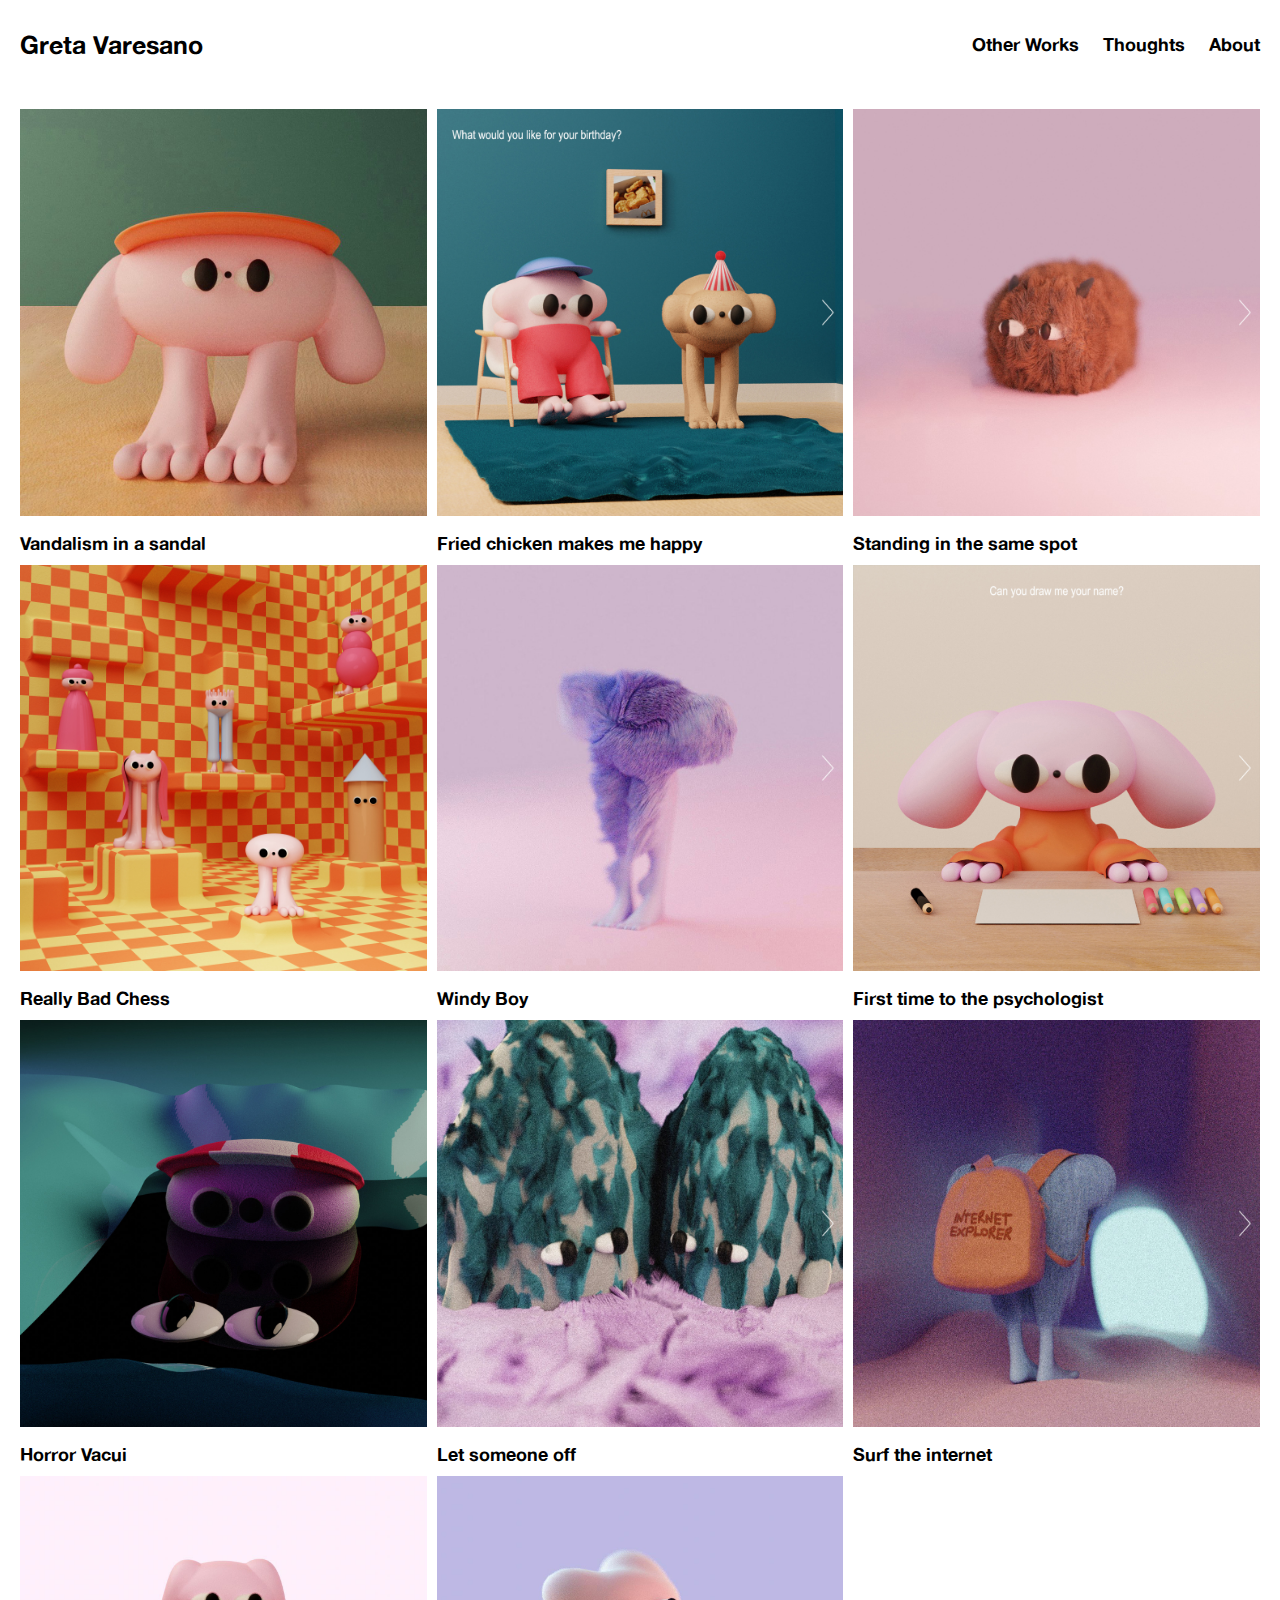
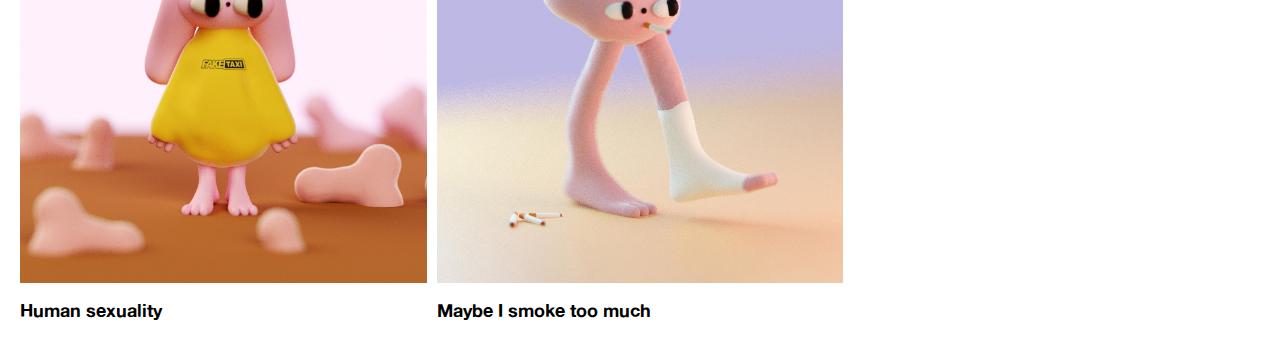
==== index.html @ 848a632c "Full//" ====
<!DOCTYPE html>
<html>
<head>
<meta name="viewport" content="width=device-width, initial-scale=1">
<link rel="stylesheet" href="main.css">
<script src="http://ajax.googleapis.com/ajax/libs/jquery/1.7.1/jquery.min.js" type="text/javascript"></script>
<link rel="icon" type="image/x-icon" href="favicon.png">


<script>

function changeImage01(image) {
    if (image.src.indexOf("assets/list/02.jpg")>-1) {
        image.src = "assets/list/02-01.jpg"; 
    } else if (image.src.indexOf("assets/list/02-01.jpg")>-1) {
        image.src = "assets/list/02-02.jpg";
    } else if (image.src.indexOf("assets/list/02-02.jpg")>-1) {
        image.src = "assets/list/02-03.jpg";
    } else {
      image.src = "assets/list/02.jpg";
    }
}

function changeImage02(image) {
    if (image.src.indexOf("assets/list/03.jpg")>-1) {
        image.src = "assets/list/03-01.jpg"; 
    } else {
      image.src = "assets/list/03.jpg";
    }
}


function changeImage04(image) {
    if (image.src.indexOf("assets/list/05.jpg")>-1) {
        image.src = "assets/list/05-01.jpg"; 
    } else {
      image.src = "assets/list/05.jpg";
    }
}


function changeImage05(image) {
    if (image.src.indexOf("assets/list/06.jpg")>-1) {
        image.src = "assets/list/06-01.jpg"; 
    } else if (image.src.indexOf("assets/list/06-01.jpg")>-1) {
        image.src = "assets/list/06-02.jpg";
    } else {
      image.src = "assets/list/06.jpg";
    }
}

function changeImage06(image) {
    if (image.src.indexOf("assets/list/08.jpg")>-1) {
        image.src = "assets/list/08-01.jpg"; 
    } else if (image.src.indexOf("assets/list/08-01.jpg")>-1) {
        image.src = "assets/list/08-02.jpg";
    } else {
      image.src = "assets/list/08.jpg";
    }
}

function changeImage07(image) {
    if (image.src.indexOf("assets/list/09.jpg")>-1) {
        image.src = "assets/list/09-01.jpeg"; 
    } else {
      image.src = "assets/list/09.jpg";
    }
}

</script>
</head>
<body>

<div class="header">
  <a href="index.html" class="logo">Greta Varesano</a>
  <div class="header-right">
    <a href="website.html" class="line">Other Works</a>
    <a href="sketches.html"  class="line">Thoughts</a>
    <a href="about.html"  class="line">About</a>
  </div>
</div>

<div class="container my-4">
    <div class="grid m-0 p-0">
      <div class="item">
          <img class="img-fluid" src="assets/list/01.jpg">
        <div class="dida">
        Vandalism in a sandal
     </div>
</div>
    
    
      <div class="item"> 
        <img  class="img-fluid" src="assets/list/02.jpg" onclick = "changeImage01(this)">
        <div class="dida" >
          Fried chicken makes me happy
       </div></div>
      <div class="item"><img class="img-fluid" src="assets/list/03.jpg" onclick = "changeImage02(this)">
        <div class="dida">
          Standing in the same spot
       </div></div>
      <div class="item"><img class="img-fluid" src="assets/list/04.jpg">
        <div class="dida">
          Really Bad Chess
       </div></div>
      <div class="item"><img class="img-fluid" src="assets/list/05.jpg" onclick = "changeImage04(this)">
        <div class="dida">
          Windy Boy
       </div></div>
      <div class="item"><img class="img-fluid" src="assets/list/06.jpg" onclick = "changeImage05(this)">
        <div class="dida">
        First time to the psychologist
       </div></div>
      <div class="item"><img class="img-fluid" src="assets/list/07.jpg">
        <div class="dida">
          Horror Vacui
       </div></div>
      <div class="item"><img class="img-fluid" src="assets/list/08.jpg" onclick = "changeImage06(this)">
        <div class="dida">
          Let someone off
       </div></div>
      <div class="item"><img class="img-fluid" src="assets/list/09.jpg" onclick = "changeImage07(this)">
        <div class="dida">
          Surf the internet
       </div></div>
      <div class="item"><img class="img-fluid" src="assets/list/10.jpg">
        <div class="dida">
          Human sexuality 
       </div></div>
      <div class="item"><img class="img-fluid" src="assets/list/11.jpg">
        <div class="dida">
          Maybe I smoke too much
       </div></div>
  </div>
  </div>
  




</body>
</html>
---- main.css ----
@font-face {
  font-family: alte;
  src: url(font/alte.ttf);
}


* {box-sizing: border-box;}




body { 
  margin: 0;
  font-family: alte;
  user-select: none;
}

.header {
  overflow: hidden;
  background-color: white;
  padding: 20px 8px;
  /* border-bottom: 1px solid black; */
}

a {
  text-decoration: none;
  color: inherit;
}

a:hover {
  text-decoration: none;
  color: inherit;
}

a.active {
  text-decoration: none;
  color: inherit;
}


a:visited {
  text-decoration: none;
  color: inherit;
}


.header a {
  float: left;
  color: black;
  text-align: center;
  padding: 12px;
  text-decoration: none;
  font-size: 18px; 
  line-height: 25px;
}

.header a.logo {
  font-size: 25px;
  font-weight: bold;
}

.header a:hover {
  color: #d2c0dc;

}

.header a.active {
  background-color: none;
  color: white;
}

.header-right {
  float: right;
}

@media screen and (max-width: 500px) {

  .header {
    float: none;
    display: block;
    text-align: left;
    padding-bottom: 12px;
    padding-left: 20px;
    padding-right: 20px;
  }

  .header a {
    float: none;
    display: block;
    text-align: left;
    padding-bottom: 12px;
    padding-left: 0px;
    padding-right: 0px;
  }
  
  .header-right {
    float: none;
  }

    .header-right {
    padding-bottom: 0px;
    }

    .logo {
      padding-bottom: 24px;
    }

.line {
  border-bottom: 1px solid;
  padding-left: 20px;
  padding-right: 20px;
}

}


.container{
  width: 100%;
  padding: 20px;

}
.grid{
  display: grid;
  grid-template-columns: auto;
  grid-template-rows: auto;
  grid-gap: 20px; 
}

.item{ 
  background-color: white;
  justify-content: center;
  /* display: flex; */
  align-items: center;
  height: auto;

}



.item img{ 
  width: 100%;
}
.item h3{
  padding: 1% 5%;
  color: grey;
  width: 100%;
  height: auto;
}

@media all and (min-width: 670px){
  .container{
    width: 100%;
  }
  .grid{
    grid-template-columns: 1fr 1fr;
    grid-auto-rows: min-content;
    grid-gap: 10px;
  }

  
}

@media all and (min-width: 900px){
  .grid{
    grid-template-columns: 1fr 1fr 1fr;
    grid-template-rows: auto;
  }
}

.dida {
  font-size: 18px; 
  padding-top: 12px;
  width: 100%;
  display: block;
}
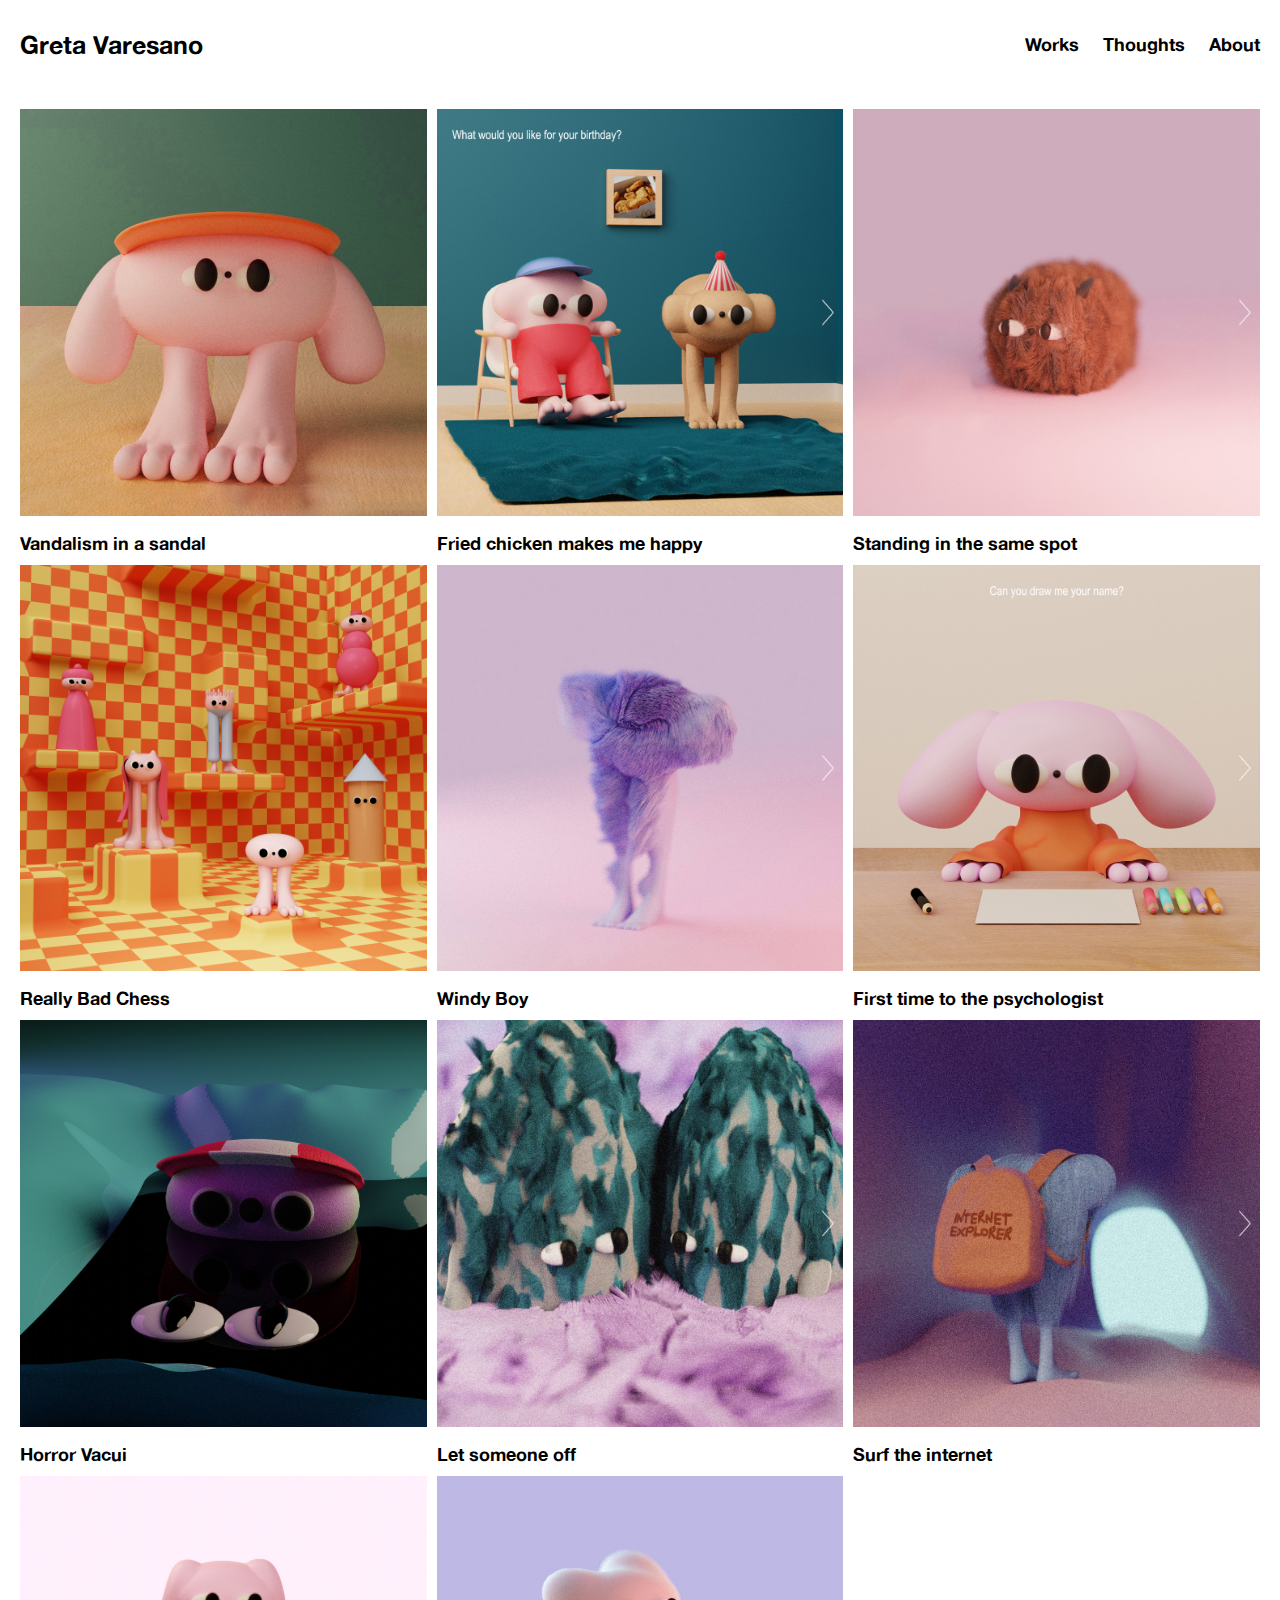
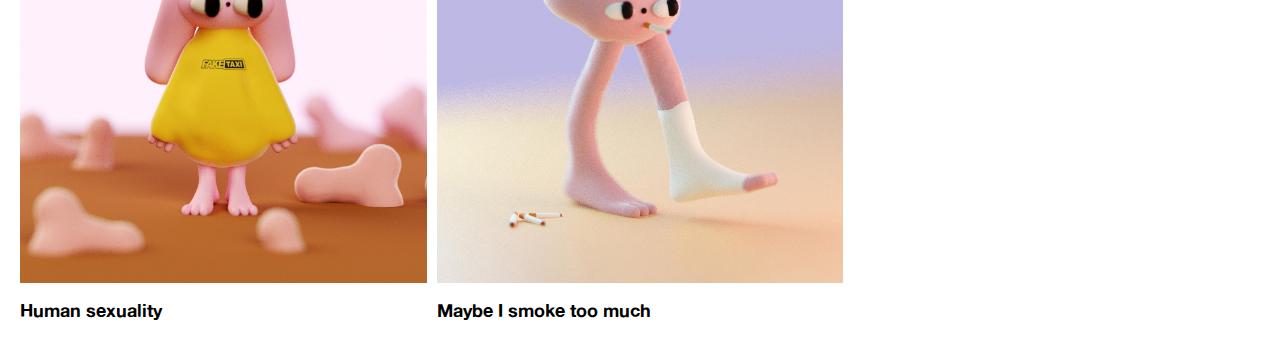
==== commit 4b56fa16: "Update index.html" ====
--- a/index.html
+++ b/index.html
@@ -74,7 +74,7 @@
 <div class="header">
   <a href="index.html" class="logo">Greta Varesano</a>
   <div class="header-right">
-    <a href="website.html" class="line">Other Works</a>
+    <a href="website.html" class="line">Works</a>
     <a href="sketches.html"  class="line">Thoughts</a>
     <a href="about.html"  class="line">About</a>
   </div>
